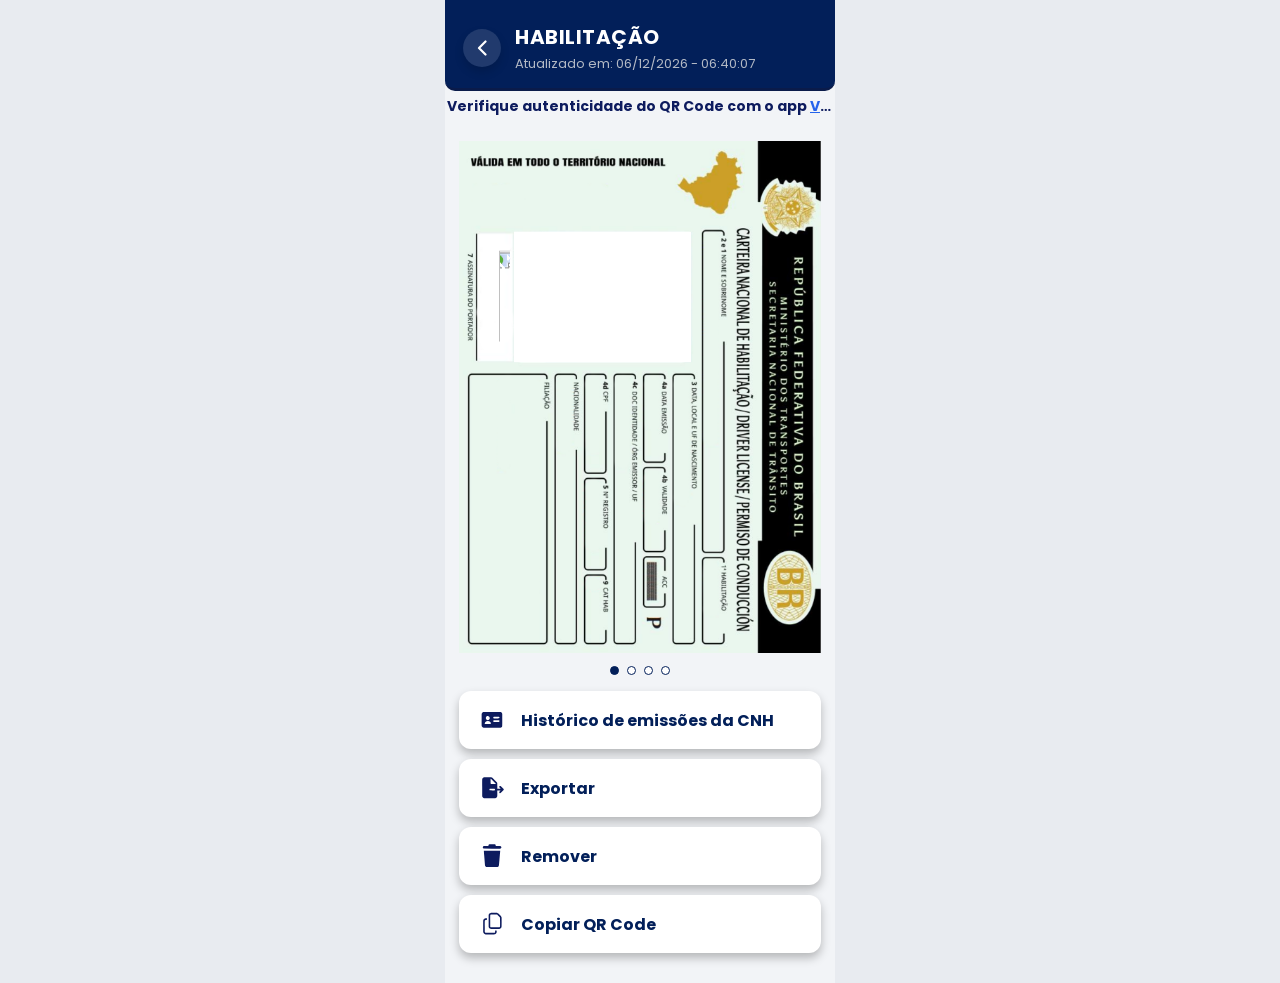
==== CNH.html @ e1cc8118 "Add files via upload" ====
<!doctype html>
<html lang="pt-BR">
  <head>
    <meta charset="UTF-8" />
    <meta
      name="viewport"
      content="width=device-width, initial-scale=1.0, maximum-scale=1.0, user-scalable=no"
    />
    <meta name="theme-color" content="#021f59" />
    <title>Habilitação – CNH Digital</title>
    <link rel="manifest" href="./manifest.webmanifest" />
    <link rel="apple-touch-icon" href="./assets/icons/icon-192.png" />
    <link
      href="https://fonts.googleapis.com/css2?family=Poppins:wght@400;500;700&display=swap"
      rel="stylesheet"
    />
    <link href="https://googleapis.com" rel="stylesheet">

    <style>
      @font-face {
        font-family: "OCRBLocal";
        src:
          url("./assets/fonts/font/OCR-B.ttf") format("truetype"),
          url("./assets/fonts/font/OCR-B.otf") format("opentype");
        font-weight: 400;
        font-style: normal;
        font-display: swap;
      }

      *,
      *::before,
      *::after {
        box-sizing: border-box;
        margin: 0;
        padding: 0;
        -webkit-user-select: none;
        user-select: none;
        -webkit-touch-callout: none;
        -webkit-tap-highlight-color: transparent;
      }
      img,
      a {
        -webkit-user-drag: none;
        user-drag: none;
      }
      :root {
        --navy: #021f59;
        --gold: #c9a227;
        --red: #c0392b;
        --green-bg: #e8ede8;
        --black: #111;
        --white: #fff;
        --gray-bg: #f2f4f7;
        --gray-border: #dde1e9;
        --link: #2563eb;
        --blue-text: #1b4fa8;
        --cnh-ocr-font: "OCRBLocal", monospace;
      }
      body {
        font-family: "Poppins", sans-serif;
        background: #e8ebf0;
        display: flex;
        justify-content: center;
        min-height: 100vh;
        overflow-x: hidden;
      }
      .phone {
        width: 100%;
        max-width: 24.375rem;
        min-height: 100vh;
        background: var(--gray-bg);
        display: flex;
        flex-direction: column;
        padding-top: 74px;
      }

      /* STATUS */
      .status-bar {
        background: var(--navy);
        color: #fff;
        display: flex;
        justify-content: space-between;
        align-items: center;
        padding: 10px clamp(14px, 5vw, 20px) 6px;
        font-size: clamp(12px, 3.8vw, 15px);
        font-weight: 700;
      }
      .status-icons {
        display: flex;
        gap: 6px;
        align-items: center;
        color: #fff;
      }

      /* HEADER */
      .header {
        background: var(--navy);
        position: fixed;
        top: 0;
        left: 50%;
        width: 100%;
        max-width: 24.375rem;
        transform: translateX(-50%);
        z-index: 50;
        padding: 6px clamp(14px, 5vw, 18px) 14px;
        display: flex;
        align-items: center;
        border-bottom-left-radius: 10px;
        border-bottom-right-radius: 10px;
        border-bottom:  3px solid #0a1b4a;
        gap: clamp(10px, 4vw, 14px);
      }
      .back-btn {
        margin-top: 16px;
        width: clamp(34px, 10vw, 38px);
        height: clamp(34px, 10vw, 38px);
        box-shadow: 0 5px 10px rgba(0, 0, 0, 0.15);

        background: rgba(255, 255, 255, 0.12);
        border-radius: 50%;
        display: flex;
        align-items: center;
        justify-content: center;
        cursor: pointer;
        transition: background 0.2s;
        flex-shrink: 0;
      }
      .back-btn:hover {
        background: rgba(255, 255, 255, 0.22);
      }
      .back-btn svg {
        color: #fff;
      }
      .header-info h1 {
         margin-top: 16px;
        color: white;
        font-size: clamp(16px, 5.2vw, 20px);
        font-weight: 700;
        letter-spacing: 0.5px;
        white-space: nowrap;
        overflow: hidden;
        text-overflow: ellipsis;
      }
      .header-info p {
        /* font-family: var(--cnh-ocr-font); */
        color: rgba(224, 224, 224, 0.8);
        font-size: 13px;
        margin-top: 2px;
        white-space: nowrap;
        overflow: hidden;
        text-overflow: ellipsis;
      }

      /* QR NOTICE */
      .qr-notice {
        padding: 22px 2px 10px 2px;
        font-size: clamp(11px, 3.8vw, 14px);
        font-weight: 700;
        color: #0d1b5e;
        text-align: center;
        white-space: nowrap;
        overflow: hidden;
        text-overflow: ellipsis;
      }
      .qr-notice a {
        color: #2563eb;
        text-decoration: underline;
      }

      /* SLIDER */
      .slider-outer {
        margin: 14px clamp(8px, 4vw, 14px) 0;
        border-radius: 10px;
        overflow: hidden;
        box-shadow: 0 2px 14px rgba(0, 0, 0, 0.1);
        background: white;
        user-select: none;
        touch-action: pan-y;
      }
      .slider-track {
        display: flex;
        gap: clamp(10px, 4vw, 16px);
        transition: transform 0.35s cubic-bezier(0.4, 0, 0.2, 1);
        will-change: transform;
        cursor: grab;
      }
      .slider-track:active {
        cursor: grabbing;
      }

      /* SLIDE BASE */
      .slide {
        min-width: 100%;
        background: var(--green-bg);
        border: 1px solid #c5ccb8;
        display: flex;
        flex-shrink: 0;
        position: relative;
        overflow: hidden;
        
      }

      /* LEFT SIDEBAR */
      .cnh-sidebar-left {
        width: 48px;
        background: var(--black);
        display: flex;
        flex-direction: column;
        align-items: center;
        padding: 10px 4px;
        gap: 6px;
        flex-shrink: 0;
      }
      .seal {
        width: 36px;
        height: 36px;
        border-radius: 50%;
        border: 2px solid #e8c84a;
        background: radial-gradient(circle, #d4a820 0%, #7a5e10 100%);
        display: flex;
        align-items: center;
        justify-content: center;
        font-size: 18px;
      }
      .sidebar-text {
        writing-mode: vertical-rl;
        transform: rotate(180deg);
        color: white;
        font-size: 6.5px;
        font-weight: 700;
        text-transform: uppercase;
        letter-spacing: 0.7px;
        text-align: center;
        line-height: 1.3;
        flex: 1;
      }
      .br-badge {
        width: 38px;
        height: 38px;
        border-radius: 50%;
        background: var(--gold);
        border: 3px solid #e8c84a;
        display: flex;
        align-items: center;
        justify-content: center;
        font-size: 13px;
        font-weight: 900;
        color: var(--black);
        letter-spacing: -1px;
        margin-top: auto;
      }

      /* RIGHT STRIP */
      .cnh-strip-right {
        width: 30px;
        background: var(--black);
        display: flex;
        align-items: center;
        justify-content: center;
        flex-shrink: 0;
      }
      .strip-title {
        writing-mode: vertical-rl;
        transform: rotate(180deg);
        color: white;
        font-size: 6px;
        font-weight: 700;
        text-transform: uppercase;
        letter-spacing: 0.5px;
        text-align: center;
        line-height: 1.3;
        padding: 6px 0;
      }

      /* SLIDE 1 MAIN */
      .cnh-main {
        flex: 1;
        display: flex;
        flex-direction: column;
        padding: 7px 7px;
        min-width: 0;
      }
      .map-icon {
        position: absolute;
        top: 6px;
        right: 34px;
        opacity: 0.75;
      }
      .top-label {
        font-size: 7.5px;
        font-weight: 700;
        text-transform: uppercase;
        letter-spacing: 0.4px;
        margin-bottom: 3px;
        color: #222;
      }
      .slide {
        width: 100%;
        aspect-ratio: 1030 / 1458;
        height: auto;
      }
      .cnh{
        position: relative;
        width: 100%;
        aspect-ratio: 1030 / 1458;
        height: auto;
        background: #f2f4f7;
      }
      .cnh-number {
        font-size: 22px;
        font-weight: 900;
        letter-spacing: 2px;
        color: var(--black);
        margin-bottom: 6px;
      }
      .photo-sig-row {
        display: flex;
        gap: 8px;
        margin-bottom: 6px;
      }
      .photo-box {
        width: 90px;
        height: 108px;
        border: 1px solid #999;
        flex-shrink: 0;
        overflow: hidden;
        background: #ccc;
        display: flex;
        align-items: center;
        justify-content: center;
      }
      .photo-box svg {
        width: 55px;
        height: 55px;
        fill: #888;
      }
      .sig-col {
        display: flex;
        flex-direction: column;
        justify-content: flex-end;
        flex: 1;
        padding-bottom: 2px;
      }
      .sig-lbl {
        font-size: 6px;
        color: #555;
        margin-bottom: 2px;
      }
      .sig-val {
        font-family: "Brush Script MT", cursive;
        font-size: 14px;
        color: #222;
      }
      .sig-line {
        height: 1px;
        background: #888;
        margin-top: 3px;
      }
      .name-lbl {
        font-size: 6.5px;
        color: #555;
      }
      .name-val {
        font-size: 7.5px;
        font-weight: 700;
        color: var(--black);
        text-transform: uppercase;
        margin-bottom: 4px;
      }
      .divider {
        height: 1px;
        background: #aaa;
        margin: 3px 0;
      }
      .fields-row {
        display: flex;
        gap: 6px;
        margin-bottom: 3px;
      }
      .field {
        display: flex;
        flex-direction: column;
      }
      .fl {
        font-size: 6px;
        color: #555;
        font-weight: 600;
        text-transform: uppercase;
        margin-bottom: 1px;
      }
      .fv {
        font-size: 7.5px;
        font-weight: 700;
        color: var(--black);
      }
      .fv.red {
        color: var(--red);
      }
      .fv.sm {
        font-size: 6.5px;
      }
      .bottom-row {
        display: flex;
        gap: 4px;
        align-items: flex-start;
        margin-top: 2px;
      }
      .registro-box {
        border: 1px solid #888;
        padding: 2px 4px;
        display: flex;
        flex-direction: column;
      }
      .cat-box {
        border: 1px solid #888;
        padding: 2px 4px;
        display: flex;
        flex-direction: column;
        align-items: center;
      }
      .barcode-area {
        flex: 1;
        display: flex;
        align-items: center;
        justify-content: center;
      }
      .barcode-lines {
        display: flex;
        gap: 1px;
        height: 22px;
        align-items: stretch;
      }
      .barcode-lines span {
        display: block;
        background: var(--black);
      }

      /* SLIDE 2 */
      .slide2-main {
        flex: 1;
        display: flex;
        flex-direction: column;
        padding: 14px 10px;
        min-width: 0;
        justify-content: center;
        align-items: center;
      }
      .slide2-info {
        font-size: 8px;
        text-align: center;
        color: #333;
        line-height: 1.8;
      }

      /* SLIDE 3 */
      .slide3-main {
        flex: 1;
        padding: 12px 10px;
        display: flex;
        flex-direction: column;
        gap: 8px;
      }
      .info-row {
        display: flex;
        justify-content: space-between;
        align-items: center;
        border-bottom: 1px solid #ccc;
        padding-bottom: 6px;
      }
      .info-row .lbl {
        font-size: 9px;
        color: #555;
      }
      .info-row .val {
        font-size: 11px;
        font-weight: 700;
        color: var(--black);
      }
      .info-row .val.green {
        color: #1a7a2e;
      }
      .info-row .val.red {
        color: var(--red);
      }

      /* SLIDE 4 */
      .slide4-main {
        flex: 1;
        padding: 12px 10px;
        display: flex;
        flex-direction: column;
        gap: 6px;
      }
      .obs-title {
        font-size: 9px;
        font-weight: 700;
        color: var(--black);
        text-transform: uppercase;
        margin-bottom: 4px;
      }
      .obs-line {
        font-size: 7.5px;
        color: #444;
        border-bottom: 1px solid #ccc;
        padding-bottom: 5px;
        min-height: 18px;
      }

      /* DOTS */
      .dots-row {
        display: flex;
        justify-content: center;
        gap: 8px;
        padding: 13px 0 10px;
        background: white;
      }
      .dot {
        width: 9px;
        height: 9px;
        border-radius: 50%;
        border: 1px solid #aaa;
        border-color: var(--navy);
        background: #fff;
        transition: background 0.3s;
        cursor: pointer;
      }
      .dot.active {
        background: var(--navy);
      }

      /* BUTTONS */
      .actions {
        display: flex;
        flex-direction: column;
        gap: 0;
        margin: 6px clamp(8px, 4vw, 14px) 20px;
      }
      .action-btn {
        background: white;
        border: none;
        border-radius: 12px;
        margin-bottom: 10px;
        padding: clamp(12px, 4vw, 14px) clamp(14px, 5vw, 18px);
        box-shadow: 0 5px 10px rgba(0, 0, 0, 0.25);
        display: flex;
        align-items: center;
        gap: clamp(10px, 4vw, 14px);
        font-size: clamp(12px, 4vw, 16px);
        font-weight: 700;
        color: var(--navy);
        cursor: pointer;
        width: 100%;
        transition: background 0.15s;
        text-align: left;
        white-space: nowrap;
        overflow: hidden;
      }

      .action-btn span {
        min-width: 0;
        overflow: hidden;
        text-overflow: ellipsis;
        white-space: nowrap;
      }
      .action-btn:hover {
        background: #eef1f8;
      }
      .action-btn.danger {
        color: #c0392b;
      }
      .action-btn svg {
        width: 22px;
        height: 22px;
        flex-shrink: 0;
      }

      .action-btn img {
        width: clamp(24px, 8vw, 30px) !important;
        height: clamp(24px, 8vw, 30px) !important;
        flex-shrink: 0;
      }

      .slide {
        width: 100%;
        border-radius: 0px;
        border: solid 0px black;
      }

      .slide[style] {
        min-height: auto !important;
      }
      
      .cnh > img{
        width: 100%;
        height: 100%;
        object-fit: contain;
        display: block;
      }

      .slider-track {
        background: #00000000;
        border-radius: 0px;
        box-shadow: 0px 0px 0px #000;
      }

      .slider-outer {
        background: #00000000;
        border-radius: 0px;
        box-shadow: 0px 0px 0px #000;
        flex-direction: row;
      }

      .dots-row {
        background: #00000000;
        border-radius: 0px;
        box-shadow: 0px 0px 0px #000;

      }

      .foto {
        width: 48.90%;
        height: 25.60%;
        background-color: red;
        position: absolute;
        top: 17.6%;
        left: 15.2%;
      } 
      .assinatura {
        width: 8.98%;
        height: 25.19%;
        background-color: red;
        position: absolute;
        top: 17.7%;
        left: 5.2%;
      }
      .nome {
        width: 3.85%;
        height: 61.63%;
        background-color: red;
        position: absolute;
        top: 17.6%;
        left: 68%;
      } 
      .codigo-slide-1{
        width: 31.5%;
        height: 4.2%;
        background-color: transparent;
        position: absolute;
        top: 8.0%;
        left: 5.7%;
        display: flex;
        align-items: center;
        justify-content: flex-start;
      }
      .data1 {
        width: 3.85%;
        height: 15.5%;
        background-color: red;
        position: absolute;
        top: 81.4%;
        left: 68%;
      } 
      .data_nasc {
        width: 3.85%;
        height: 39.73%;
        background-color: red;
        position: absolute;
        top: 45.8%;
        left: 59.8%;
      } 
      .data_emissao {
        width: 3.85%;
        height: 15.89%;
        background-color: red;
        position: absolute;
        top: 45.8%;
        left: 51.7%;
      }
      .rg {
        width: 3.85%;
        height: 39.73%;
        background-color: red;
        position: absolute;
        top: 45.8%;
        left: 43.5%;
      } 
      .validade {
        width: 3.85%;
        height: 15.31%;
        background-color: red;
        position: absolute;
        top: 63.8%;
        left: 51.7%;
      }
      .nacionalidade {
        width: 3.85%;
        height: 29.07%;
        background-color: red;
        position: absolute;
        top: 45.8%;
        left: 27.3%;
      }
      .cpf {
        width: 3.85%;
        height: 15.89%;
        background-color: red;
        position: absolute;
        top: 45.8%;
        left: 35.4%;
      }
      .numero_registro {
        width: 3.85%;
        height: 15.89%;
        background-color: red;
        position: absolute;
        top: 65.8%;
        left: 35.4%;
      }
      .cat_hab{
        width: 3.85%;
        height: 12.21%;
        background-color: red;
        position: absolute;
        top: 84.8%;
        left: 35.4%;
      }
      .filiacao-1{
        width: 3.85%;
        height: 50.39%;
        background-color: red;
        position: absolute;
        top: 45.8%;
        left: 17.2%;
      }
      .mrz{
        width: 19.85%;
        height: 62.39%;
        background-color: #eaf7ee00;
        position: absolute;
        top: 18.6%;
        left: 24%;
      }
      .mrz p {
        font-family: var(--cnh-ocr-font);
        position: absolute;
        top: 0;
        left: 85%;
        width: 100%;
        height: 100%;
        display: flex;
        flex-direction: column;
        justify-content: space-between;
        margin: 0;
        padding-left: clamp(3px, 0.9vw, 5px);
        color: #000000;
        font-size: clamp(12px, 1.65vw, 6px);
        font-weight: 600;
        line-height: 2.2;
        letter-spacing: 0.15px;
        white-space: pre;
        text-transform: uppercase;
        transform: rotate(90deg);
        transform-origin: left top;
      }
      .filiacao-2{
        width: 3.85%;
        height: 50.39%;
        background-color: red;
        position: absolute;
        top: 45.8%;
        left: 8.5%;
      }
      .slide-2-data{
        width: 3.85%;
        height: 9.39%;
        background-color: transparent;
        position: absolute;
        top: 39.8%;
        left: 76.0%;
      }
      .cnh-data-field {
        background-color: transparent;
        color: #111;
        display: block;
        overflow: visible;
        z-index: 2;
        pointer-events: none;
      }

      .cnh-data-field p {
        font-family: var(--cnh-ocr-font);
        position: absolute;
        top: 0;
        left: 85%;
        margin: 0;
        padding-left: clamp(3px, 0.9vw, 5px);
        color: #000000;
        font-size: clamp(6px, 2vw, 7px);
        font-weight: 600;
        line-height: 1;
        white-space: nowrap;
        text-transform: uppercase;
        transform: rotate(90deg);
        transform-origin: left top;
      }

      .slide-2-data p {
        font-size: clamp(4px, 1.5vw, 5px);
        font-weight: 400;
      }

      .cnh-comma {
        font-weight: 400;
      }

      .numero_registro p,
      .validade p,
      .cat_hab p {
        color: var(--red);
      }

      .codigo-slide-1 p {
        font-family: var(--cnh-ocr-font);
        width: 100%;
        height: auto;
        color: #111;
        font-size: clamp(10px, 3vw, 15px);
        font-weight: 600;
        line-height: 1;
        text-align: left;
        white-space: nowrap;
      }

      .foto,
      .assinatura {
        background-color: transparent;
        overflow: hidden;
        z-index: 2;
        position: absolute;
      }

      .foto img,
      .assinatura img {
        position: absolute;
        top: 50%;
        left: 50%;
        object-fit: contain;
        display: block;
        transform: translate(-50%, -50%) rotate(90deg);
        transform-origin: center;
      }

      .foto img {
        width: 100%;
        height: auto;
      }

      .assinatura img {
        width: calc(25.19 / 8.98 * 100%);
        height: calc(8.98 / 25.19 * 100%);
        object-fit: cover;
        transform: translate(-50%, -50%) rotate(90deg);
      }

      .slide-modal {
        position: fixed;
        inset: 0;
        z-index: 200;
        display: none;
        align-items: center;
        justify-content: center;
        padding: 0;
        background: rgba(0, 0, 0, 0.82);
      }

      .slide-modal.open {
        display: flex;
      }

      .slide-modal-content {
        width: 100%;
        height: 100vh;
        display: flex;
        flex-direction: column;
        align-items: center;
        justify-content: space-between;
        gap: 12px;
        padding: 18px 0 18px;
        background: rgba(255, 255, 255, 0.7);
      }

      .slide-modal-frame {
        width: calc(100vw - 32px);
        flex: 1;
        min-height: 0;
        display: flex;
        align-items: center;
        justify-content: center;
        overflow: hidden;
        touch-action: none;
      }

      .slide-modal-frame .cnh {
        width: min(100%, calc((100vh - 82px) * 1030 / 1458));
        height: auto;
        max-height: calc(100vh - 82px);
        pointer-events: none;
        transform: translate(var(--zoom-x, 0px), var(--zoom-y, 0px)) scale(var(--zoom-scale, 1));
        transform-origin: center;
        will-change: transform;
      }

      .slide-modal-frame .cnh > img {
        object-fit: contain;
      }

      .slide-modal-close {
        border: none;
        border-radius: 999px;
        background: var(--navy);
        color: #fff;
        font-family: "Poppins", sans-serif;
        font-size: 15px;
        font-weight: 700;
        text-transform: uppercase;
        padding: 11px 32px;
        cursor: pointer;
      }

    </style>
  </head>
  <body>
    <div class="phone">
      

      <div class="header">
        <div class="back-btn" onclick="goBackToCondutor()">
          <svg
            width="10"
            height="16"
            viewBox="0 0 10 16"
            fill="none"
            xmlns="http://www.w3.org/2000/svg"
          >
            <path
              d="M8.5 1.5L2 8l6.5 6.5"
              stroke="white"
              stroke-width="2.2"
              stroke-linecap="round"
              stroke-linejoin="round"
            />
          </svg>
        </div>
        <div class="header-info">
          <h1>HABILITAÇÃO</h1>
          <p class="timer">Atualizando...</p>
        </div>
      </div>

      <div class="qr-notice">
        Verifique autenticidade do QR Code com o app <a href="#">Vio</a>
      </div>

      <div class="slider-outer" id="sliderOuter">
        <div class="slider-track" id="sliderTrack">
          <!-- ══ SLIDE 1 – Frente ══ -->
          <div class="slide">
            <div class="cnh">
              <div class="foto">
                  <img src="" alt="">
              </div>
              <div class="assinatura">
                  <img src="" alt="">
              </div>  
              <div class="codigo-slide-1"><p></p></div>
              <div class="nome cnh-data-field"><p></p></div>
              <div class="data1 cnh-data-field"><p></p></div>
              <div class="data_nasc cnh-data-field"><p></p></div>
              <div class="data_emissao cnh-data-field"><p></p></div>
              <div class="rg cnh-data-field"><p></p></div>
              <div class="validade cnh-data-field"><p></p></div>
              <div class="nacionalidade cnh-data-field"><p></p></div>
              <div class="cpf cnh-data-field"><p></p></div>
              <div class="numero_registro cnh-data-field"><p></p></div>
              <div class="filiacao-1 cnh-data-field"><p></p></div>
              <div class="cat_hab cnh-data-field"><p></p></div>
              <div class="filiacao-2 cnh-data-field"><p></p></div>
              <img src="./assets/img/doc.png" alt="" />
            </div>
          </div>

          <!-- ══ SLIDE 2 – QR Code ══ -->
          <div class="slide">
            <div class="cnh">
              <div class="codigo-slide-1"><p></p></div>
              <div class="slide-2-data cnh-data-field"><p></p></div>
              <div class="slide-2-local cnh-data-field"><p></p></div>
              <img src="./assets/img/doc2.png" alt="" />
            </div>
          </div>

          <!-- ══ SLIDE 3 – Pontuação ══ -->
          <div class="slide">
            <div class="cnh">
              <div class="mrz"><p></p></div>

              <img src="./assets/img/doc3.png" alt="" />
            </div>
          </div>

          <!-- ══ SLIDE 4 – Observações ══ -->
          <div class="slide">
            <div class="cnh">
              <img src="./assets/img/qrcode.png" alt="" />
            </div>
          </div>
          
        </div>
        <!-- /slider-track -->

        <!-- Dots -->
        <div class="dots-row" id="dotsRow">
          <div class="dot active"></div>
          <div class="dot"></div>
          <div class="dot"></div>
          <div class="dot"></div>
        </div>
      </div>
      <!-- /slider-outer -->

      <!-- Action Buttons -->
      <div class="actions">
        <button class="action-btn">
          <img 
                src="./assets/img/habilitacao.svg"
                alt="Habilitação"
                style="width: 30px; height: 30px; stroke:#0d1b5e;"
              />
          <span style="font-family: Poppins;">Histórico de emissões da CNH</span>
        </button>
        <button class="action-btn">
         <img 
                src="./assets/img/exportar.svg"
                alt="Habilitação"
                style="width: 30px; height: 30px; stroke:#0d1b5e;"
              />
          <span style="font-family: Poppins;">Exportar</span>
        </button>
        <button class="action-btn">
          <img 
                src="./assets/img/lixo.svg"
                alt="Habilitação"
                style="width: 30px; height: 30px; stroke:#0d1b5e;"
              />
          <span style="font-family: Poppins;">Remover</span>
        </button>
        <button class="action-btn">
          <img 
                src="./assets/img/copiar_1.svg"
                alt="Habilitação"
                style="width: 30px; height: 30px; stroke:#0d1b5e;"
              />
          <span style="font-family: Poppins;">Copiar QR Code</span>
        </button>
      </div>
    </div>

    <div class="slide-modal" id="slideModal" aria-hidden="true">
      <div class="slide-modal-content" role="dialog" aria-modal="true">
        <div class="slide-modal-frame" id="slideModalFrame"></div>
        <button class="slide-modal-close" id="slideModalClose" type="button">
          Fechar
        </button>
      </div>
    </div>

    <script>
      function goBackToCondutor() {
        if (window.history.length > 1) {
          window.history.back();
          return;
        }

        window.location.href = "./condutor.html";
      }

      document.addEventListener("dragstart", function(e) {
        e.preventDefault();
      });

      function formatDateBr(value) {
        if (!value) return "";
        const parts = value.split("-");
        if (parts.length !== 3) return value;
        return `${parts[2]}/${parts[1]}/${parts[0]}`;
      }

      function addYearsToDateBr(value, years) {
        if (!value) return "";
        const date = new Date(`${value}T00:00:00`);
        if (Number.isNaN(date.getTime())) return "";
        date.setFullYear(date.getFullYear() + years);
        return date.toLocaleDateString("pt-BR");
      }

      function setCnhText(selector, value) {
        document.querySelectorAll(selector).forEach((field) => {
          const text = field.querySelector("p");
          if (text) {
            text.textContent = value || "";
          }
        });
      }

      function escapeHtml(value) {
        return String(value || "").replace(/[&<>"']/g, (char) => ({
          "&": "&amp;",
          "<": "&lt;",
          ">": "&gt;",
          '"': "&quot;",
          "'": "&#39;",
        })[char]);
      }

      function setCnhHtml(selector, value) {
        const field = document.querySelector(selector);
        const text = field ? field.querySelector("p") : null;
        if (text) {
          text.innerHTML = value || "";
        }
      }

      function formatBirthPlace(data) {
        const birthDate = escapeHtml(formatDateBr(data.birthDate));
        const city = escapeHtml(data.city);
        const state = escapeHtml(data.state);

        if (birthDate && city && state) {
          return `${birthDate}<span class="cnh-comma">,</span>${city}<span class="cnh-comma">, </span>${state}`;
        }

        if (birthDate && city) {
          return `${birthDate}<span class="cnh-comma">,</span>${city}`;
        }

        if (city && state) {
          return `${city}<span class="cnh-comma">, </span>${state}`;
        }

        return birthDate || city || state;
      }

      function formatRgIssuer(data) {
        return [data.rg, data.issuer, data.state]
          .filter(Boolean)
          .map((value) => String(value).trim().toUpperCase())
          .filter(Boolean)
          .join(" ");
      }

      function stripDiacritics(value) {
        return String(value || "")
          .normalize("NFD")
          .replace(/[\u0300-\u036f]/g, "");
      }

      function normalizeMrzText(value) {
        return stripDiacritics(value)
          .toUpperCase()
          .replace(/[^A-Z0-9\s]/g, " ")
          .replace(/\s+/g, " ")
          .trim();
      }

      function padMrzLine(value, size = 30) {
        return String(value || "").slice(0, size).padEnd(size, "<");
      }

      function formatMrzDate(value) {
        if (!value) return "<<<<<<";

        const parts = String(value).split("-");
        if (parts.length !== 3) return "<<<<<<";

        const [year, month, day] = parts;
        return `${year.slice(-2)}${month}${day}`;
      }

      function addYearsToIsoDate(value, years) {
        if (!value) return "";

        const date = new Date(`${value}T00:00:00`);
        if (Number.isNaN(date.getTime())) return "";

        date.setFullYear(date.getFullYear() + years);
        const year = String(date.getFullYear());
        const month = String(date.getMonth() + 1).padStart(2, "0");
        const day = String(date.getDate()).padStart(2, "0");
        return `${year}-${month}-${day}`;
      }

      function getMrzCharValue(char) {
        if (char === "<") return 0;
        if (/\d/.test(char)) return Number(char);
        if (/[A-Z]/.test(char)) return char.charCodeAt(0) - 55;
        return 0;
      }

      function getMrzCheckDigit(value) {
        const weights = [7, 3, 1];

        return String(
          String(value || "")
            .split("")
            .reduce(
              (total, char, index) =>
                total + getMrzCharValue(char) * weights[index % weights.length],
              0,
            ) % 10,
        );
      }

      function formatMrzSex(value) {
        const normalizedValue = normalizeMrzText(value);

        if (normalizedValue === "MASCULINO") return "M";
        if (normalizedValue === "FEMININO") return "F";
        return "<";
      }

      function formatMrzName(value) {
        const words = normalizeMrzText(value).split(" ").filter(Boolean);
        if (!words.length) return "";
        if (words.length === 1) return words[0];
        return `${words[0]}<<${words.slice(1).join("<")}`;
      }

      function buildMrz(data, numeroRegistro) {
        const registrationDigits = String(numeroRegistro || "").replace(/\D/g, "");
        const registrationMain = registrationDigits.slice(0, 9).padEnd(9, "<");
        const registrationSuffix = registrationDigits.slice(9, 12).padEnd(3, "<");
        const birthDate = formatMrzDate(data.birthDate);
        const validityDate = formatMrzDate(addYearsToIsoDate(data.licenseDate, 1));
        const birthCheckDigit = getMrzCheckDigit(birthDate);
        const validityCheckDigit = getMrzCheckDigit(validityDate);
        const sex = formatMrzSex(data.gender);
        const line1 = padMrzLine(`I<BRA${registrationMain}<${registrationSuffix}`);
        const line2Core = `${birthDate}${birthCheckDigit}${sex}${validityDate}${validityCheckDigit}BRA`;
        const line2FinalDigit = getMrzCheckDigit(
          `${registrationDigits}<${birthDate}${birthCheckDigit}${validityDate}${validityCheckDigit}`,
        );
        const line2 = `${line2Core.padEnd(29, "<")}${line2FinalDigit}`;
        const line3 = padMrzLine(formatMrzName(data.fullName || data.nome));

        return `${line1}\n${line2}\n${line3}`;
      }

      function createRegistrationNumber() {
        const firstDigit = String(Math.floor(Math.random() * 9) + 1);
        let remainingDigits = "";

        for (let i = 0; i < 10; i += 1) {
          remainingDigits += String(Math.floor(Math.random() * 10));
        }

        return firstDigit + remainingDigits;
      }

      function getRegistrationNumber(data) {
        if (data.numeroRegistro) {
          return data.numeroRegistro;
        }

        const numeroRegistro = createRegistrationNumber();
        const updatedData = { ...data, numeroRegistro };
        localStorage.setItem("userProfileData", JSON.stringify(updatedData));
        return numeroRegistro;
      }

      function fillCnhData() {
        const savedData = localStorage.getItem("userProfileData");
        if (!savedData) return;

        const data = JSON.parse(savedData);
        const numeroRegistro = getRegistrationNumber(data);

        setCnhText(".nome", data.fullName || data.nome);
        setCnhText(".codigo-slide-1", data.codigo);
        setCnhText(".data1", formatDateBr(data.licenseDate));
        setCnhHtml(".data_nasc", formatBirthPlace(data));
        setCnhText(".data_emissao", formatDateBr(data.licenseDate));
        setCnhText(".rg", formatRgIssuer(data));
        setCnhText(".validade", addYearsToDateBr(data.licenseDate, 1));
        setCnhText(".slide-2-data", addYearsToDateBr(data.licenseDate, 1));
        setCnhText(".nacionalidade", data.nationality);
        setCnhText(".cpf", data.cpf);
        setCnhText(".numero_registro", numeroRegistro);
        setCnhText(".filiacao-1", data.father);
        setCnhText(".cat_hab", "B");
        setCnhText(".filiacao-2", data.mother);
        setCnhText(".mrz", buildMrz(data, numeroRegistro));

        const profilePhoto = document.querySelector(".foto img");
        const signaturePhoto = document.querySelector(".assinatura img");
        if (profilePhoto && data.profilePhoto) profilePhoto.src = data.profilePhoto;
        if (signaturePhoto && data.signaturePhoto) signaturePhoto.src = data.signaturePhoto;
      }

      const timerElement = document.querySelector(".timer");
      let timerUpdateTimeout;

      function formatUpdateDateTime(date) {
        const day = String(date.getDate()).padStart(2, "0");
        const month = String(date.getMonth() + 1).padStart(2, "0");
        const year = date.getFullYear();
        const hours = String(date.getHours()).padStart(2, "0");
        const minutes = String(date.getMinutes()).padStart(2, "0");
        const seconds = String(date.getSeconds()).padStart(2, "0");

        return `${day}/${month}/${year} - ${hours}:${minutes}:${seconds}`;
      }

      function updateTimerStatus() {
        if (!timerElement) return;

        timerElement.textContent = "Atualizando...";
        clearTimeout(timerUpdateTimeout);

        requestAnimationFrame(() => {
          timerUpdateTimeout = setTimeout(() => {
            timerElement.textContent = `Atualizado em: ${formatUpdateDateTime(new Date())}`;
          }, 1200);
        });
      }

      const track = document.getElementById("sliderTrack");
      const outer = document.getElementById("sliderOuter");
      const dots = document.querySelectorAll("#dotsRow .dot");
      const slideModal = document.getElementById("slideModal");
      const slideModalFrame = document.getElementById("slideModalFrame");
      const slideModalClose = document.getElementById("slideModalClose");
      const SLIDES = 4;
      let current = 0,
        startX = 0,
        startY = 0,
        dragging = false,
        hasMoved = false;
      let modalScale = 1,
        modalX = 0,
        modalY = 0,
        pinchStartDistance = 0,
        pinchStartScale = 1,
        panStartX = 0,
        panStartY = 0,
        panBaseX = 0,
        panBaseY = 0;

      function goTo(idx) {
        current = Math.max(0, Math.min(SLIDES - 1, idx));
        track.style.transition = "transform 0.35s cubic-bezier(.4,0,.2,1)";
        const slideWidth = outer.clientWidth;
        const gap = parseFloat(getComputedStyle(track).gap) || 0;
        track.style.transform = `translateX(-${current * (slideWidth + gap)}px)`;
        dots.forEach((d, i) => d.classList.toggle("active", i === current));
      }

      function onStart(x, y) {
        dragging = true;
        hasMoved = false;
        startX = x;
        startY = y;
      }
      function onMove(x, y) {
        if (!dragging) return;
        const dx = x - startX,
          dy = y - startY;
        if (!hasMoved && Math.abs(dy) > Math.abs(dx)) {
          dragging = false;
          return;
        }
        if (Math.abs(dx) > 4) hasMoved = true;
        track.style.transition = "none";
        const slideWidth = outer.clientWidth;
        const gap = parseFloat(getComputedStyle(track).gap) || 0;
        track.style.transform = `translateX(${-current * (slideWidth + gap) + dx}px)`;
      }
      function onEnd(x) {
        if (!dragging) return;
        dragging = false;
        const dx = x - startX;
        if (Math.abs(dx) > 50) goTo(dx < 0 ? current + 1 : current - 1);
        else goTo(current);
      }

      function openSlideModal(slideCard) {
        if (!slideCard || !slideModal || !slideModalFrame) return;
        slideModalFrame.replaceChildren(slideCard.cloneNode(true));
        resetModalZoom();
        slideModal.classList.add("open");
        slideModal.setAttribute("aria-hidden", "false");
        document.body.style.overflow = "hidden";
      }

      function closeSlideModal() {
        if (!slideModal || !slideModalFrame) return;
        slideModal.classList.remove("open");
        slideModal.setAttribute("aria-hidden", "true");
        slideModalFrame.replaceChildren();
        document.body.style.overflow = "";
      }

      function getModalCard() {
        return slideModalFrame.querySelector(".cnh");
      }

      function applyModalZoom() {
        const card = getModalCard();
        if (!card) return;
        card.style.setProperty("--zoom-scale", modalScale);
        card.style.setProperty("--zoom-x", `${modalX}px`);
        card.style.setProperty("--zoom-y", `${modalY}px`);
      }

      function resetModalZoom() {
        modalScale = 1;
        modalX = 0;
        modalY = 0;
        pinchStartDistance = 0;
        applyModalZoom();
      }

      function getTouchDistance(touches) {
        const dx = touches[0].clientX - touches[1].clientX;
        const dy = touches[0].clientY - touches[1].clientY;
        return Math.hypot(dx, dy);
      }

      function clampModalPan() {
        const frameRect = slideModalFrame.getBoundingClientRect();
        const card = getModalCard();
        if (!card) return;
        const cardRect = card.getBoundingClientRect();
        const maxX = Math.max(0, (cardRect.width - frameRect.width) / 2);
        const maxY = Math.max(0, (cardRect.height - frameRect.height) / 2);
        modalX = Math.max(-maxX, Math.min(maxX, modalX));
        modalY = Math.max(-maxY, Math.min(maxY, modalY));
      }

      outer.addEventListener("mousedown", (e) => onStart(e.clientX, e.clientY));
      window.addEventListener("mousemove", (e) => onMove(e.clientX, e.clientY));
      window.addEventListener("mouseup", (e) => onEnd(e.clientX));

      outer.addEventListener(
        "touchstart",
        (e) => onStart(e.touches[0].clientX, e.touches[0].clientY),
        { passive: true },
      );
      outer.addEventListener(
        "touchmove",
        (e) => {
          onMove(e.touches[0].clientX, e.touches[0].clientY);
          if (hasMoved) e.preventDefault();
        },
        { passive: false },
      );
      outer.addEventListener("touchend", (e) =>
        onEnd(e.changedTouches[0].clientX),
      );

      dots.forEach((d, i) => d.addEventListener("click", () => goTo(i)));
      document.querySelectorAll(".slide .cnh").forEach((slideCard) => {
        slideCard.addEventListener("click", () => {
          if (hasMoved) return;
          openSlideModal(slideCard);
        });
      });
      slideModalClose.addEventListener("click", closeSlideModal);
      slideModal.addEventListener("click", (e) => {
        if (e.target === slideModal) closeSlideModal();
      });
      slideModalFrame.addEventListener(
        "touchstart",
        (e) => {
          if (e.touches.length === 2) {
            pinchStartDistance = getTouchDistance(e.touches);
            pinchStartScale = modalScale;
          } else if (e.touches.length === 1) {
            panStartX = e.touches[0].clientX;
            panStartY = e.touches[0].clientY;
            panBaseX = modalX;
            panBaseY = modalY;
          }
        },
        { passive: false },
      );
      slideModalFrame.addEventListener(
        "touchmove",
        (e) => {
          if (!slideModal.classList.contains("open")) return;
          e.preventDefault();

          if (e.touches.length === 2 && pinchStartDistance) {
            const distance = getTouchDistance(e.touches);
            modalScale = Math.max(
              1,
              Math.min(3.5, pinchStartScale * (distance / pinchStartDistance)),
            );
            if (modalScale === 1) {
              modalX = 0;
              modalY = 0;
            }
            clampModalPan();
            applyModalZoom();
            return;
          }

          if (e.touches.length === 1 && modalScale > 1) {
            modalX = panBaseX + e.touches[0].clientX - panStartX;
            modalY = panBaseY + e.touches[0].clientY - panStartY;
            clampModalPan();
            applyModalZoom();
          }
        },
        { passive: false },
      );
      slideModalFrame.addEventListener(
        "touchend",
        () => {
          if (modalScale <= 1.02) resetModalZoom();
        },
        { passive: true },
      );
      document.addEventListener("keydown", (e) => {
        if (e.key === "Escape") closeSlideModal();
      });
      document.addEventListener("DOMContentLoaded", () => {
        fillCnhData();
        updateTimerStatus();
      });
      window.addEventListener("pageshow", updateTimerStatus);
      document.addEventListener("visibilitychange", () => {
        if (document.visibilityState === "visible") {
          updateTimerStatus();
        }
      });
    </script>
    <script src="./assets/js/pwa.js"></script>
  </body>
</html>
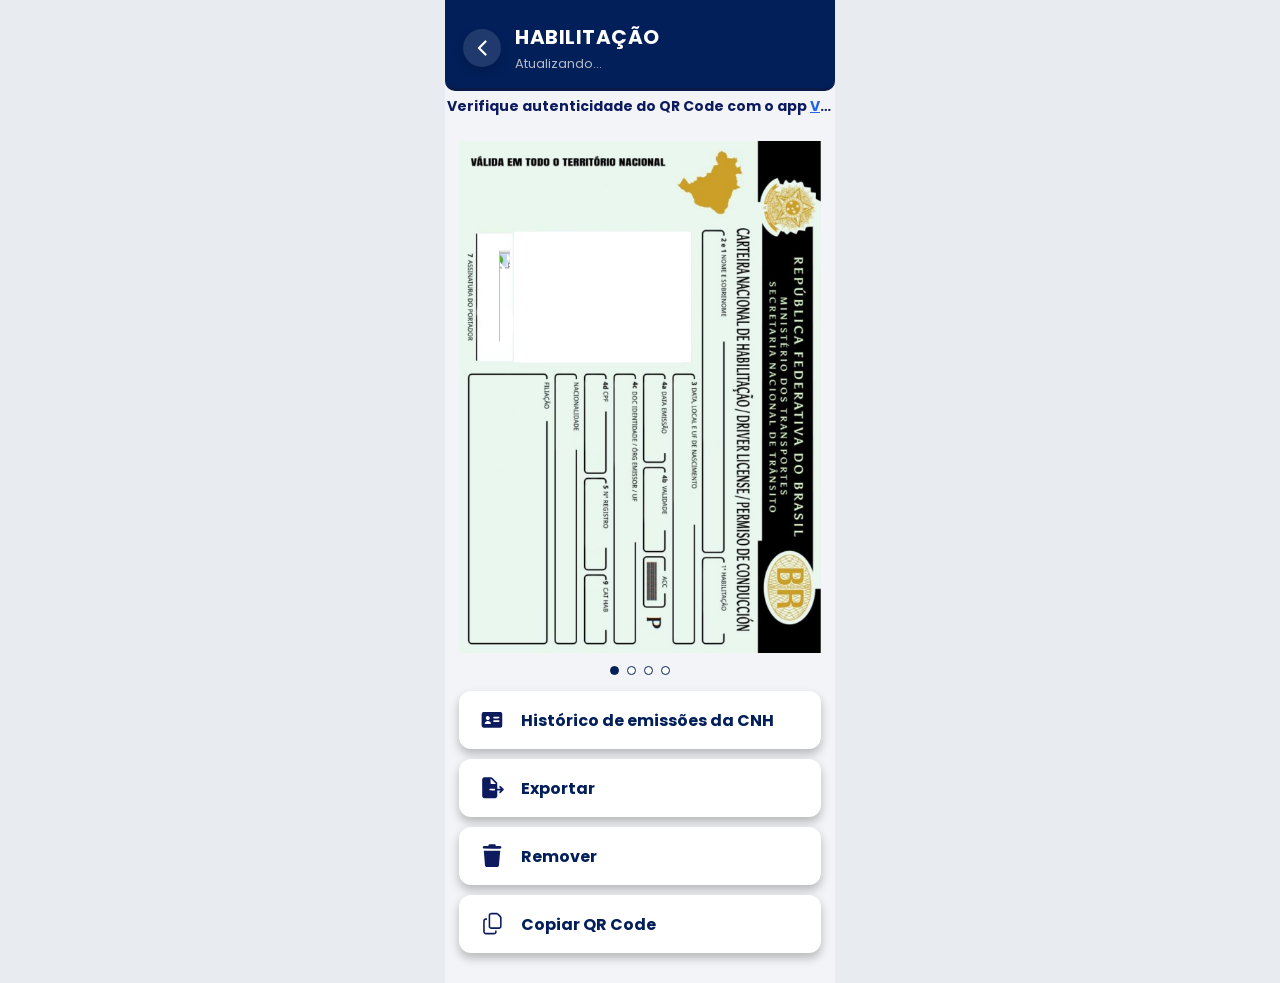
==== commit dce387b8: "colocando banco de dados" ====
--- a/CNH.html
+++ b/CNH.html
@@ -1544,6 +1544,12 @@
         }
       });
     </script>
-    <script src="./assets/js/pwa.js"></script>
+    <script src="https://cdn.jsdelivr.net/npm/@supabase/supabase-js@2"></script>
+    <script src="./assets/js/config.local.js"></script>
+    <script src="./assets/js/auth.js"></script>
+    <script>
+      window.CNHAuth.checkProtectedSession();
+    </script>
+    <script src="./assets/js/pwa.js"></script>
   </body>
 </html>
